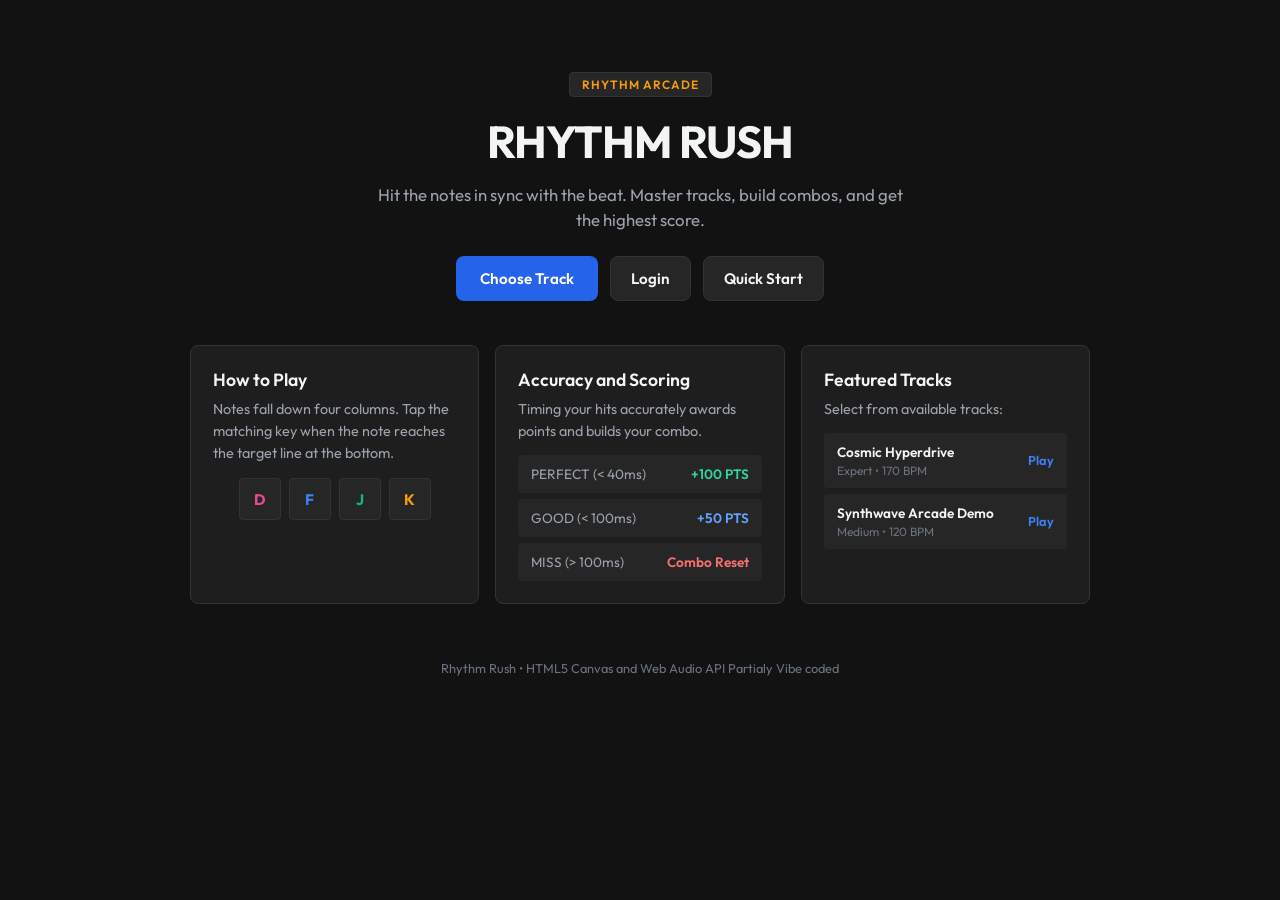
==== index.html @ d9e7ace7 "Game" ====
<!DOCTYPE html>
<html lang="en">

<head>
    <meta charset="UTF-8">
    <meta name="viewport" content="width=device-width, initial-scale=1.0">
    <title>Rhythm Rush</title>
    <meta name="description"
        content="Rhythm Rush — a rhythm game. Hit notes in sync with the beat, build combos, and get high scores.">
    <link rel="preconnect" href="https://fonts.googleapis.com">
    <link rel="preconnect" href="https://fonts.gstatic.com" crossorigin>
    <link href="https://fonts.googleapis.com/css2?family=Outfit:wght@400;500;600;700&display=swap" rel="stylesheet">
    <link rel="stylesheet" href="style.css">
</head>

<body>

    <div class="container">

        <div class="hero">
            <span class="hero-badge">RHYTHM ARCADE</span>
            <h1>RHYTHM RUSH</h1>
            <p>Hit the notes in sync with the beat. Master tracks, build combos, and get the highest score.</p>

            <div class="cta-group">
                <a href="Select.html" class="btn-primary" id="ctaPlay">
                    Choose Track
                </a>

                <a href="Verify.html" class="btn-secondary" id="ctaDashboard">
                    Login
                </a>

                <a href="Game.html?song=demo_song.json" class="btn-secondary" id="ctaQuick">
                    Quick Start
                </a>
            </div>
        </div>

        <div class="grid-section">

            <!-- How to Play Card -->
            <div class="info-card" id="cardControls">
                <h3>How to Play</h3>
                <p>Notes fall down four columns. Tap the matching key when the note reaches the target line at the
                    bottom.</p>

                <div class="keys-display">
                    <div class="key-cap key-d">D</div>
                    <div class="key-cap key-f">F</div>
                    <div class="key-cap key-j">J</div>
                    <div class="key-cap key-k">K</div>
                </div>
            </div>

            <!-- Scoring Card -->
            <div class="info-card" id="cardScoring">
                <h3>Accuracy and Scoring</h3>
                <p>Timing your hits accurately awards points and builds your combo.</p>
                <div class="track-list">
                    <div class="mini-track-item">
                        <span>PERFECT (&lt; 40ms)</span>
                        <span style="color: #34d399; font-weight: 600;">+100 PTS</span>
                    </div>
                    <div class="mini-track-item">
                        <span>GOOD (&lt; 100ms)</span>
                        <span style="color: #60a5fa; font-weight: 600;">+50 PTS</span>
                    </div>
                    <div class="mini-track-item">
                        <span>MISS (&gt; 100ms)</span>
                        <span style="color: #f87171; font-weight: 600;">Combo Reset</span>
                    </div>
                </div>
            </div>

            <!-- Featured Tracks Card -->
            <div class="info-card" id="cardTracks">
                <h3>Featured Tracks</h3>
                <p>Select from available tracks:</p>
                <div class="track-list" id="featuredTracks">
                    <a href="Game.html?song=songs/cosmic_hyperdrive.json" class="mini-track-item">
                        <div>
                            <div class="mini-track-info">Cosmic Hyperdrive</div>
                            <div class="mini-track-meta">Expert &bull; 170 BPM</div>
                        </div>
                        <span class="play-icon">Play</span>
                    </a>
                    <a href="Game.html?song=demo_song.json" class="mini-track-item">
                        <div>
                            <div class="mini-track-info">Synthwave Arcade Demo</div>
                            <div class="mini-track-meta">Medium &bull; 120 BPM</div>
                        </div>
                        <span class="play-icon">Play</span>
                    </a>
                </div>
            </div>

        </div>

        <footer>
            <p>Rhythm Rush &bull; HTML5 Canvas and Web Audio API Partialy Vibe coded</p>
        </footer>

    </div>

</body>

</html>
---- style.css ----
/* ═══════════════════════════════════════════════════════
   RHYTHM RUSH — Clean Dark Theme (Flat & Simple)
   ═══════════════════════════════════════════════════════ */

@import url('https://fonts.googleapis.com/css2?family=Outfit:wght@400;500;600;700&display=swap');

:root {
    --bg: #121212;
    --bg-card: #1e1e1e;
    --bg-card-hover: #262626;
    --border: #333333;
    --border-hover: #444444;
    --text: #f3f4f6;
    --text-secondary: #9ca3af;
    --text-muted: #6b7280;
    --primary: #2563eb;
    --primary-hover: #1d4ed8;
    --accent-blue: #3b82f6;
    --accent-green: #10b981;
    --accent-yellow: #f59e0b;
    --accent-red: #ef4444;
    --accent-pink: #ec4899;
    --radius: 8px;
}

*, *::before, *::after {
    box-sizing: border-box;
    margin: 0;
    padding: 0;
}

body {
    background-color: var(--bg);
    color: var(--text);
    font-family: 'Outfit', -apple-system, BlinkMacSystemFont, 'Segoe UI', Roboto, sans-serif;
    min-height: 100vh;
    display: flex;
    flex-direction: column;
    align-items: center;
    padding: 24px 16px;
}

a {
    color: var(--accent-blue);
    text-decoration: none;
}

a:hover {
    text-decoration: underline;
}

.container {
    width: 100%;
    max-width: 900px;
}

.auth-view {
    width: 100%;
    max-width: 520px;
    margin: auto;
}

.auth-card {
    padding: 36px 30px;
    text-align: center;
    background: var(--bg-card);
    border: 1px solid var(--border);
    border-radius: var(--radius);
}

.auth-card h1 {
    margin: 14px 0 10px;
    font-size: 2rem;
}

.auth-card > p {
    color: var(--text-secondary);
    line-height: 1.5;
}

.auth-form {
    display: grid;
    gap: 12px;
    margin-top: 24px;
    text-align: left;
}

.auth-form label {
    display: grid;
    gap: 5px;
    color: var(--text-secondary);
    font-size: 0.8rem;
}

.auth-form input {
    width: 100%;
    padding: 11px 12px;
    color: var(--text);
    background: #262626;
    border: 1px solid var(--border);
    border-radius: 4px;
    font: inherit;
}

.auth-actions {
    display: flex;
    gap: 10px;
    margin-top: 4px;
}

.auth-actions button {
    flex: 1;
}

/* ── Home Page ── */
.hero {
    text-align: center;
    padding: 48px 20px 32px;
}

.hero-badge {
    display: inline-block;
    padding: 4px 12px;
    background: #262626;
    border: 1px solid var(--border);
    border-radius: 4px;
    font-size: 0.75rem;
    font-weight: 600;
    letter-spacing: 1px;
    color: var(--accent-yellow);
    margin-bottom: 16px;
}

.hero h1 {
    font-size: 2.8rem;
    font-weight: 700;
    color: var(--text);
    letter-spacing: -1px;
    margin-bottom: 12px;
}

.hero p {
    font-size: 1.05rem;
    color: var(--text-secondary);
    max-width: 540px;
    margin: 0 auto 24px;
    line-height: 1.5;
}

.cta-group {
    display: flex;
    gap: 12px;
    justify-content: center;
    flex-wrap: wrap;
}

.btn-primary {
    display: inline-flex;
    align-items: center;
    justify-content: center;
    padding: 12px 24px;
    background: var(--primary);
    color: #ffffff;
    font-weight: 600;
    font-size: 0.95rem;
    border-radius: var(--radius);
    border: none;
    cursor: pointer;
    text-decoration: none;
}

.btn-primary:hover {
    background: var(--primary-hover);
    color: #ffffff;
    text-decoration: none;
}

.btn-secondary {
    display: inline-flex;
    align-items: center;
    justify-content: center;
    padding: 12px 20px;
    background: #262626;
    color: var(--text);
    font-weight: 600;
    font-size: 0.95rem;
    border-radius: var(--radius);
    border: 1px solid var(--border);
    cursor: pointer;
    text-decoration: none;
}

.btn-secondary:hover {
    background: #303030;
    color: #ffffff;
    text-decoration: none;
}

/* ── Grid Section ── */
.grid-section {
    display: grid;
    grid-template-columns: repeat(auto-fit, minmax(260px, 1fr));
    gap: 16px;
    margin-top: 12px;
}

.info-card {
    background: var(--bg-card);
    border: 1px solid var(--border);
    border-radius: var(--radius);
    padding: 22px;
}

.info-card h3 {
    font-size: 1.1rem;
    font-weight: 600;
    margin-bottom: 8px;
    color: var(--text);
}

.info-card p {
    font-size: 0.9rem;
    color: var(--text-secondary);
    line-height: 1.5;
}

.account-card {
    grid-column: 1 / -1;
}

.account-form {
    display: grid;
    grid-template-columns: repeat(2, minmax(0, 1fr));
    gap: 12px;
    margin-top: 14px;
}

.account-form label {
    display: grid;
    gap: 5px;
    color: var(--text-secondary);
    font-size: 0.8rem;
    text-align: left;
}

.account-form input {
    width: 100%;
    padding: 10px 12px;
    color: var(--text);
    background: #262626;
    border: 1px solid var(--border);
    border-radius: 4px;
    font: inherit;
}

.account-actions {
    grid-column: 1 / -1;
    display: flex;
    gap: 10px;
    flex-wrap: wrap;
}

.account-message {
    min-height: 1.3em;
    margin-top: 10px;
    color: var(--accent-yellow) !important;
}

.song-maker-panel {
    display: grid;
    gap: 18px;
    padding: 22px;
    background: var(--bg-card);
    border: 1px solid var(--border);
    border-radius: var(--radius);
}

.song-maker-fields {
    display: grid;
    grid-template-columns: repeat(4, minmax(0, 1fr));
    gap: 12px;
}

.song-maker-fields label {
    display: grid;
    gap: 5px;
    color: var(--text-secondary);
    font-size: 0.8rem;
}

.song-maker-fields input,
.song-maker-fields select,
.chart-output {
    width: 100%;
    padding: 10px 12px;
    color: var(--text);
    background: #262626;
    border: 1px solid var(--border);
    border-radius: 4px;
    font: inherit;
}

.audio-upload {
    display: grid;
    gap: 6px;
    color: var(--text-secondary);
    font-size: 0.85rem;
}

.audio-upload input {
    color: var(--text);
}

.maker-lanes {
    display: grid;
    grid-template-columns: repeat(4, 1fr);
    gap: 10px;
}

.maker-lane {
    min-height: 58px;
    border: 1px solid var(--border);
    border-radius: 4px;
    background: #262626;
    font: inherit;
    font-size: 1.2rem;
    font-weight: 700;
    cursor: pointer;
}

.maker-lane:hover { background: #303030; }

.maker-actions {
    display: flex;
    gap: 10px;
    flex-wrap: wrap;
}

.maker-notes {
    display: grid;
    gap: 6px;
    max-height: 220px;
    overflow: auto;
    list-style: none;
}

.maker-notes li {
    display: flex;
    justify-content: space-between;
    align-items: center;
    padding: 8px 10px;
    background: #262626;
    border-radius: 4px;
    color: var(--text-secondary);
}

.maker-notes button {
    padding: 4px 8px;
    color: var(--text-secondary);
    background: transparent;
    border: 1px solid var(--border);
    border-radius: 4px;
    cursor: pointer;
}

.chart-output {
    min-height: 180px;
    resize: vertical;
    font-family: Consolas, monospace;
    font-size: 0.8rem;
}

/* Key display */
.keys-display {
    display: flex;
    gap: 8px;
    margin-top: 14px;
    justify-content: center;
}

.key-cap {
    width: 42px;
    height: 42px;
    display: flex;
    align-items: center;
    justify-content: center;
    border-radius: 4px;
    font-weight: 700;
    font-size: 0.95rem;
    border: 1px solid var(--border);
    background: #262626;
}

.key-d { color: var(--accent-pink); }
.key-f { color: var(--accent-blue); }
.key-j { color: var(--accent-green); }
.key-k { color: var(--accent-yellow); }

/* Track list */
.track-list {
    display: flex;
    flex-direction: column;
    gap: 6px;
    margin-top: 12px;
}

.mini-track-item {
    display: flex;
    justify-content: space-between;
    align-items: center;
    padding: 9px 12px;
    background: #262626;
    border-radius: 4px;
    font-size: 0.85rem;
    color: var(--text-secondary);
    text-decoration: none;
    border: 1px solid transparent;
}

.mini-track-item:hover {
    background: #2e2e2e;
    border-color: var(--border);
    text-decoration: none;
}

.mini-track-info {
    font-weight: 600;
    color: var(--text);
}

.mini-track-meta {
    font-size: 0.75rem;
    color: var(--text-muted);
    margin-top: 2px;
}

.play-icon {
    color: var(--accent-blue);
    font-weight: 600;
    font-size: 0.8rem;
}

/* ── Select Page ── */
.header {
    width: 100%;
    margin-bottom: 20px;
    display: flex;
    justify-content: space-between;
    align-items: center;
    padding-bottom: 16px;
    border-bottom: 1px solid var(--border);
}

.header h1 {
    font-size: 1.6rem;
    font-weight: 700;
}

.quick-select-bar {
    background: var(--bg-card);
    border: 1px solid var(--border);
    border-radius: var(--radius);
    padding: 14px 16px;
    display: flex;
    gap: 12px;
    align-items: center;
    margin-bottom: 16px;
}

.quick-select-bar label {
    font-weight: 600;
    white-space: nowrap;
    color: var(--text-secondary);
    font-size: 0.9rem;
}

.quick-select-bar select {
    flex: 1;
    padding: 8px 12px;
    border-radius: 4px;
    background: #262626;
    color: var(--text);
    border: 1px solid var(--border);
    font-family: inherit;
    font-size: 0.9rem;
    outline: none;
}

.section-bar {
    display: flex;
    align-items: center;
    justify-content: space-between;
    margin-bottom: 14px;
}

.section-bar span {
    font-weight: 600;
    font-size: 1rem;
}

.upload-label {
    background: #262626;
    color: var(--text-secondary);
    padding: 6px 14px;
    border-radius: 4px;
    cursor: pointer;
    font-size: 0.85rem;
    font-weight: 500;
    border: 1px solid var(--border);
}

.upload-label:hover {
    background: #303030;
    color: var(--text);
}

.song-list {
    display: flex;
    flex-direction: column;
    gap: 10px;
    width: 100%;
}

.song-item {
    background: var(--bg-card);
    border: 1px solid var(--border);
    border-radius: var(--radius);
    padding: 16px 18px;
    display: flex;
    justify-content: space-between;
    align-items: center;
}

.song-item:hover {
    background: var(--bg-card-hover);
    border-color: var(--border-hover);
}

.song-title {
    font-size: 1.1rem;
    font-weight: 600;
    color: var(--text);
    margin-bottom: 4px;
}

.song-details {
    font-size: 0.85rem;
    color: var(--text-secondary);
    display: flex;
    align-items: center;
    gap: 8px;
    flex-wrap: wrap;
}

.badge {
    display: inline-block;
    padding: 2px 8px;
    border-radius: 4px;
    font-size: 0.75rem;
    font-weight: 600;
    text-transform: uppercase;
}

.badge-easy   { background: #134e48; color: #34d399; }
.badge-medium { background: #78350f; color: #fbbf24; }
.badge-hard   { background: #1e3a8a; color: #60a5fa; }
.badge-expert { background: #7f1d1d; color: #f87171; }

.play-btn {
    background: var(--primary);
    color: #ffffff;
    border: none;
    padding: 8px 18px;
    font-size: 0.9rem;
    font-weight: 600;
    border-radius: 4px;
    cursor: pointer;
    white-space: nowrap;
}

.play-btn:hover {
    background: var(--primary-hover);
}

/* ── Game Page ── */
.game-wrapper {
    width: 100%;
    max-width: 500px;
    display: flex;
    flex-direction: column;
    align-items: center;
    gap: 14px;
}

#gamePlayContainer {
    width: 100%;
    flex-direction: column;
    align-items: center;
    gap: 14px;
}

.online-panel {
    width: 100%;
}

.online-lobby {
    width: 100%;
    margin-top: 14px;
    padding: 32px 20px;
    text-align: center;
    background: var(--bg-card);
    border: 1px solid var(--border);
    border-radius: var(--radius);
}

.online-lobby h1,
.online-lobby h2 {
    margin-bottom: 8px;
}

.online-lobby p {
    color: var(--text-secondary);
    margin-bottom: 18px;
}

.online-actions {
    display: flex;
    gap: 10px;
    justify-content: center;
    flex-wrap: wrap;
}

.online-actions input {
    width: 120px;
    padding: 12px;
    color: var(--text);
    background: #262626;
    border: 1px solid var(--border);
    border-radius: var(--radius);
    font: inherit;
    text-align: center;
}

.room-code {
    display: block;
    color: var(--accent-yellow);
    font-size: 2.5rem;
    letter-spacing: 6px;
    margin: 12px 0 20px;
}

.leaderboard-list {
    list-style: none;
    display: flex;
    flex-direction: column;
    gap: 8px;
    margin-top: 14px;
}

.leaderboard-list li {
    display: flex;
    justify-content: space-between;
    padding: 9px 12px;
    background: #262626;
    border-radius: 4px;
    color: var(--text-secondary);
}

.leaderboard-list strong {
    color: var(--accent-yellow);
}

.leaderboard-empty {
    justify-content: center !important;
    color: var(--text-muted) !important;
}

.live-leaderboard {
    width: 100%;
    padding: 12px;
    background: var(--bg-card);
    border: 1px solid var(--border);
    border-radius: var(--radius);
}

.live-leaderboard-header {
    display: flex;
    justify-content: space-between;
    align-items: baseline;
    margin-bottom: 8px;
}

.live-leaderboard-header h2 {
    font-size: 0.85rem;
    text-transform: uppercase;
    letter-spacing: 1px;
}

.live-leaderboard-header span {
    color: var(--text-muted);
    font-size: 0.75rem;
}

.live-leaderboard-list {
    display: grid;
    gap: 6px;
    list-style: none;
}

.live-player {
    display: grid;
    grid-template-columns: 22px minmax(80px, 1fr) minmax(88px, auto) 72px;
    align-items: center;
    gap: 8px;
    min-height: 32px;
    padding: 5px 8px;
    background: #262626;
    border-radius: 4px;
    font-size: 0.8rem;
}

.live-player.you { border-left: 3px solid var(--accent-blue); }
.live-player.opponent { border-left: 3px solid var(--accent-pink); }
.live-rank,
.live-player-combo { color: var(--text-muted); }
.live-player strong {
    color: var(--text);
    font-variant-numeric: tabular-nums;
    text-align: right;
}

.sr-only {
    position: absolute;
    width: 1px;
    height: 1px;
    padding: 0;
    margin: -1px;
    overflow: hidden;
    clip: rect(0, 0, 0, 0);
    white-space: nowrap;
    border: 0;
}

.game-header {
    width: 100%;
    display: grid;
    grid-template-columns: minmax(0, 1fr) minmax(120px, 1.4fr) minmax(0, 1fr);
    gap: 10px;
    align-items: center;
    background: var(--bg-card);
    padding: 10px 16px;
    border-radius: var(--radius);
    border: 1px solid var(--border);
}

.nav-group {
    display: flex;
    align-items: center;
    gap: 8px;
    min-width: 0;
}

.nav-link {
    font-size: 0.85rem;
    font-weight: 500;
    color: var(--text-secondary);
}

.nav-link:hover {
    color: var(--text);
}

.nav-link.accent {
    color: var(--accent-blue);
}

.divider {
    color: var(--text-muted);
    font-size: 0.7rem;
}

.song-info {
    text-align: center;
    min-width: 0;
}

.song-info .song-title,
.song-info .song-artist,
.game-header > div:nth-child(2) {
    overflow: hidden;
    text-overflow: ellipsis;
    white-space: nowrap;
}

.song-info .song-title {
    font-size: 0.95rem;
    font-weight: 600;
    margin-bottom: 0;
}

.song-artist {
    font-size: 0.75rem;
    color: var(--text-muted);
}

.high-score-badge {
    font-size: 0.8rem;
    font-weight: 500;
    color: var(--accent-yellow);
    background: #262626;
    padding: 4px 10px;
    border-radius: 4px;
    border: 1px solid var(--border);
}

/* Score Board */
.score-board {
    width: 100%;
    display: grid;
    grid-template-columns: repeat(4, minmax(0, 1fr));
    background: var(--bg-card);
    padding: 12px 10px;
    border-radius: var(--radius);
    border: 1px solid var(--border);
}

.score-item {
    min-width: 0;
    display: flex;
    flex-direction: column;
    align-items: center;
    gap: 2px;
}

.score-item .label {
    font-size: 0.65rem;
    font-weight: 600;
    letter-spacing: 1px;
    color: var(--text-muted);
    text-transform: uppercase;
}

.score-item .value {
    font-size: 1.3rem;
    font-weight: 700;
    min-width: 6ch;
    text-align: center;
    font-variant-numeric: tabular-nums;
    white-space: nowrap;
}

.score-item .label {
    white-space: nowrap;
}

#comboText {
    color: var(--accent-yellow);
}

/* Canvas */
.canvas-wrapper {
    position: relative;
}

canvas#gameCanvas {
    background: #181818;
    border-radius: var(--radius);
    border: 1px solid var(--border);
    display: block;
    width: 500px;
    height: 600px;
}

/* Controls Action */
.controls-action {
    display: flex;
    gap: 10px;
    width: 100%;
}

#btn {
    flex: 1;
    display: inline-flex;
    align-items: center;
    justify-content: center;
    padding: 12px 20px;
    font-size: 0.95rem;
    font-weight: 600;
    font-family: inherit;
    background: var(--primary);
    color: #ffffff;
    border: none;
    border-radius: var(--radius);
    cursor: pointer;
}

#btn:hover {
    background: var(--primary-hover);
}

/* ── Results Overlay ── */
.results-overlay {
    position: fixed;
    inset: 0;
    background: rgba(0, 0, 0, 0.75);
    display: flex;
    align-items: center;
    justify-content: center;
    z-index: 100;
    opacity: 0;
    pointer-events: none;
}

.results-overlay.visible {
    opacity: 1;
    pointer-events: all;
}

.results-card {
    background: var(--bg-card);
    border: 1px solid var(--border);
    border-radius: var(--radius);
    padding: 32px;
    text-align: center;
    min-width: 320px;
}

.results-card h2 {
    font-size: 1.1rem;
    font-weight: 600;
    color: var(--text-secondary);
    margin-bottom: 6px;
    text-transform: uppercase;
    letter-spacing: 1px;
}

.result-grade {
    font-size: 3.5rem;
    font-weight: 800;
    line-height: 1;
    margin-bottom: 20px;
}

.results-stats {
    display: grid;
    grid-template-columns: 1fr 1fr;
    gap: 10px;
    margin-bottom: 24px;
}

.stat-box {
    background: #262626;
    border: 1px solid var(--border);
    border-radius: 4px;
    padding: 10px;
}

.stat-box .stat-label {
    font-size: 0.7rem;
    font-weight: 600;
    letter-spacing: 0.5px;
    color: var(--text-muted);
    text-transform: uppercase;
    margin-bottom: 2px;
}

.stat-box .stat-value {
    font-size: 1.2rem;
    font-weight: 700;
}

.stat-box .stat-value.perfects  { color: var(--accent-green); }
.stat-box .stat-value.goods     { color: var(--accent-blue); }
.stat-box .stat-value.misses    { color: var(--accent-red); }
.stat-box .stat-value.accuracy  { color: var(--text); }
.stat-box .stat-value.combo-val { color: var(--accent-yellow); }
.stat-box .stat-value.score-val { color: var(--text); }

.results-actions {
    display: flex;
    gap: 10px;
    justify-content: center;
}

.results-actions .btn-primary,
.results-actions .btn-secondary {
    padding: 10px 20px;
    font-size: 0.9rem;
}

/* ── Footer ── */
footer {
    margin-top: 40px;
    padding: 16px;
    text-align: center;
}

footer p {
    font-size: 0.8rem;
    color: var(--text-muted);
}

/* ── Multiplayer Styles ── */
.lobby-box {
    background: var(--bg-card);
    border: 1px solid var(--border);
    border-radius: var(--radius);
    padding: 24px;
    width: 100%;
    max-width: 500px;
    text-align: center;
    margin-bottom: 20px;
}

.lobby-box h2 {
    font-size: 1.3rem;
    font-weight: 600;
    margin-bottom: 12px;
}

.lobby-box p {
    font-size: 0.9rem;
    color: var(--text-secondary);
    margin-bottom: 20px;
}

.lobby-actions {
    display: flex;
    flex-direction: column;
    gap: 16px;
    align-items: center;
}

.room-input-group {
    display: flex;
    gap: 8px;
    width: 100%;
    max-width: 320px;
}

.room-input {
    flex: 1;
    padding: 10px 14px;
    background: #262626;
    border: 1px solid var(--border);
    border-radius: var(--radius);
    color: var(--text);
    font-size: 1rem;
    text-align: center;
    letter-spacing: 2px;
    outline: none;
}

.room-code-display {
    background: #262626;
    border: 1px dashed var(--accent-yellow);
    border-radius: var(--radius);
    padding: 16px;
    margin: 16px 0;
    font-size: 1.6rem;
    font-weight: 700;
    letter-spacing: 4px;
    color: var(--accent-yellow);
}

.status-indicator {
    display: inline-block;
    padding: 6px 14px;
    background: #262626;
    border: 1px solid var(--border);
    border-radius: 4px;
    font-size: 0.85rem;
    color: var(--text-secondary);
    margin-top: 12px;
}

.online-scoreboard {
    width: 100%;
    display: grid;
    grid-template-columns: 1fr 1fr;
    gap: 12px;
    margin-bottom: 12px;
}

.player-panel {
    background: var(--bg-card);
    border: 1px solid var(--border);
    border-radius: var(--radius);
    padding: 12px 16px;
    display: flex;
    flex-direction: column;
    align-items: center;
    gap: 4px;
}

.player-panel.you {
    border-color: var(--accent-blue);
}

.player-panel.opponent {
    border-color: var(--accent-pink);
}

.player-label {
    font-size: 0.75rem;
    font-weight: 600;
    letter-spacing: 1px;
    text-transform: uppercase;
}

.player-label.you-label { color: var(--accent-blue); }
.player-label.opp-label { color: var(--accent-pink); }

.player-score {
    font-size: 1.4rem;
    font-weight: 700;
    color: var(--text);
}

.player-meta {
    font-size: 0.8rem;
    color: var(--text-secondary);
}

@media (max-width: 600px) {
    body { padding: 12px 8px; }
    .hero h1 { font-size: 2.2rem; }
    .cta-group { flex-direction: column; }
    .grid-section { grid-template-columns: 1fr; }
    .quick-select-bar { flex-direction: column; }
    .song-item { flex-direction: column; gap: 10px; align-items: flex-start; }
    .online-scoreboard { grid-template-columns: 1fr; }
    .account-form { grid-template-columns: 1fr; }
    .song-maker-fields { grid-template-columns: 1fr 1fr; }
}
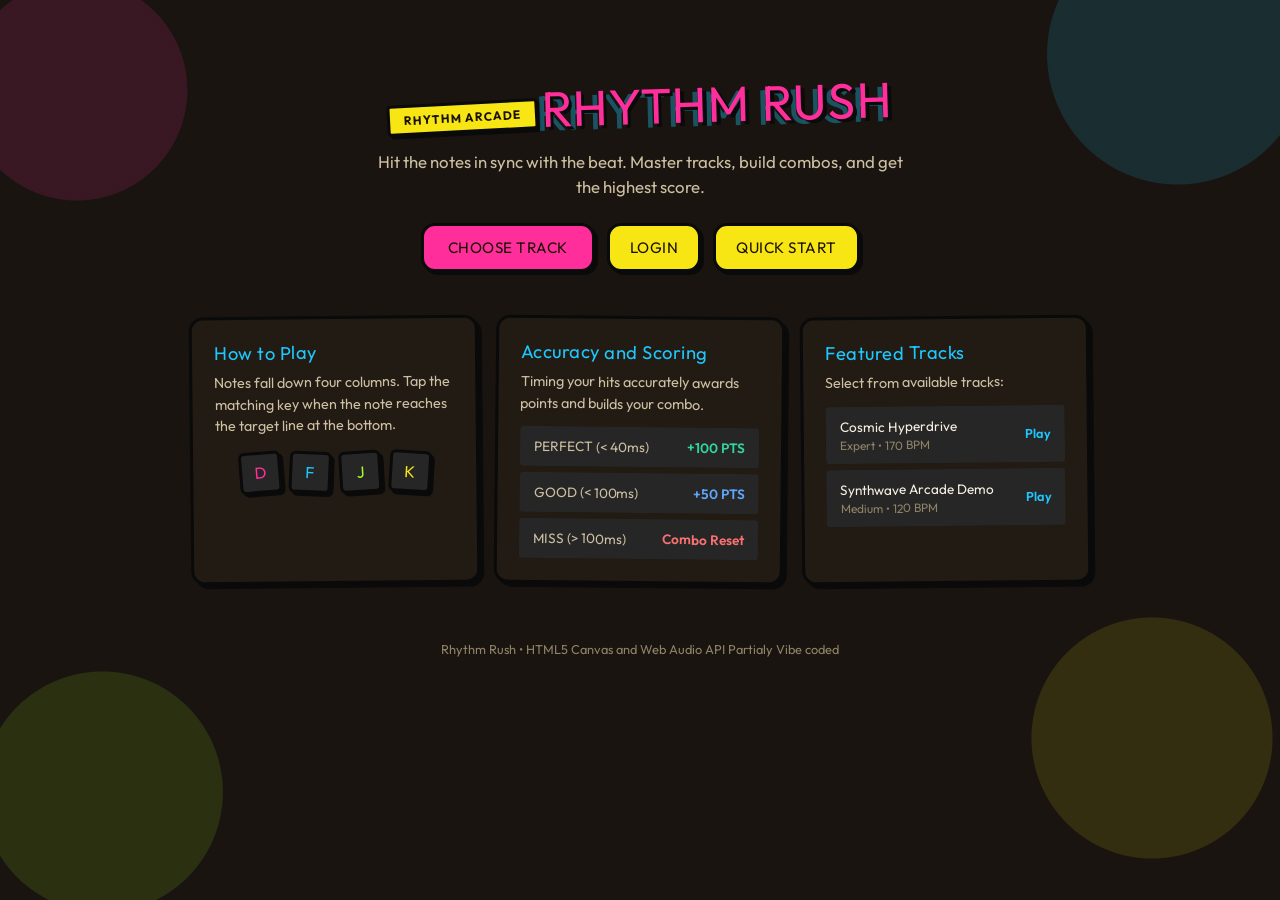
==== commit f1f3c8c1: "REvamp" ====
--- a/index.html
+++ b/index.html
@@ -9,7 +9,7 @@
         content="Rhythm Rush — a rhythm game. Hit notes in sync with the beat, build combos, and get high scores.">
     <link rel="preconnect" href="https://fonts.googleapis.com">
     <link rel="preconnect" href="https://fonts.gstatic.com" crossorigin>
-    <link href="https://fonts.googleapis.com/css2?family=Outfit:wght@400;500;600;700&display=swap" rel="stylesheet">
+    <link href="https://fonts.googleapis.com/css2?family=Outfit:wght@400;500;600;700&amp;display=swap" rel="stylesheet">
     <link rel="stylesheet" href="style.css">
 </head>
 
--- a/style.css
+++ b/style.css
@@ -1,26 +1,29 @@
 /* ═══════════════════════════════════════════════════════
-   RHYTHM RUSH — Clean Dark Theme (Flat & Simple)
+   RHYTHM RUSH — Back Alley Theme (Graffiti / Street Art)
    ═══════════════════════════════════════════════════════ */
 
-@import url('https://fonts.googleapis.com/css2?family=Outfit:wght@400;500;600;700&display=swap');
+@import url('https://fonts.googleapis.com/css2?family=Permanent+Marker&family=Outfit:wght@400;500;600;700&display=swap');
 
 :root {
-    --bg: #121212;
-    --bg-card: #1e1e1e;
-    --bg-card-hover: #262626;
-    --border: #333333;
-    --border-hover: #444444;
-    --text: #f3f4f6;
-    --text-secondary: #9ca3af;
-    --text-muted: #6b7280;
-    --primary: #2563eb;
-    --primary-hover: #1d4ed8;
-    --accent-blue: #3b82f6;
-    --accent-green: #10b981;
-    --accent-yellow: #f59e0b;
-    --accent-red: #ef4444;
-    --accent-pink: #ec4899;
-    --radius: 8px;
+    --bg: #19140f;
+    --bg-card: #221b14;
+    --bg-card-hover: #2b2118;
+    --border: #0a0a0a;
+    --border-hover: #000000;
+    --text: #f6f0e2;
+    --text-secondary: #cdbfa2;
+    --text-muted: #8f8267;
+    --primary: #ff2e9a;
+    --primary-hover: #d61f80;
+    --accent-blue: #1ec8ff;
+    --accent-green: #a6ff1f;
+    --accent-yellow: #f7e614;
+    --accent-red: #ff3b3b;
+    --accent-pink: #ff2e9a;
+    --radius: 14px;
+    --tag-font: 'Permanent Marker', 'Outfit', cursive;
+    --pop: 4px 4px 0 var(--border);
+    --pop-sm: 3px 3px 0 var(--border);
 }
 
 *, *::before, *::after {
@@ -29,15 +32,38 @@
     padding: 0;
 }
 
+html {
+    height: 100%;
+}
+
 body {
     background-color: var(--bg);
+    background-image:
+        radial-gradient(circle at 6% 10%, rgba(255, 46, 154, 0.14) 0 110px, transparent 111px),
+        radial-gradient(circle at 92% 6%, rgba(30, 200, 255, 0.14) 0 130px, transparent 131px),
+        radial-gradient(circle at 90% 82%, rgba(247, 230, 20, 0.12) 0 120px, transparent 121px),
+        radial-gradient(circle at 8% 88%, rgba(166, 255, 31, 0.12) 0 120px, transparent 121px);
+    background-repeat: no-repeat;
+    background-attachment: fixed;
     color: var(--text);
     font-family: 'Outfit', -apple-system, BlinkMacSystemFont, 'Segoe UI', Roboto, sans-serif;
     min-height: 100vh;
+    min-height: 100dvh;
     display: flex;
     flex-direction: column;
     align-items: center;
     padding: 24px 16px;
+    overflow-x: hidden;
+}
+
+/* Game pages (Game.html / OnlineGame.html) size to the viewport instead of
+   growing taller than it, so the page never needs to scroll during play. */
+body.game-page {
+    height: 100dvh;
+    max-height: 100dvh;
+    overflow: hidden;
+    padding: 14px 16px;
+    justify-content: flex-start;
 }
 
 a {
@@ -64,13 +90,18 @@
     padding: 36px 30px;
     text-align: center;
     background: var(--bg-card);
-    border: 1px solid var(--border);
-    border-radius: var(--radius);
+    border: 3px solid var(--border);
+    border-radius: var(--radius);
+    box-shadow: var(--pop);
 }
 
 .auth-card h1 {
     margin: 14px 0 10px;
     font-size: 2rem;
+    font-family: var(--tag-font);
+    color: var(--accent-yellow);
+    text-shadow: 2px 2px 0 var(--border);
+    letter-spacing: 1px;
 }
 
 .auth-card > p {
@@ -97,9 +128,14 @@
     padding: 11px 12px;
     color: var(--text);
     background: #262626;
-    border: 1px solid var(--border);
-    border-radius: 4px;
+    border: 3px solid var(--border);
+    border-radius: 6px;
     font: inherit;
+}
+
+.auth-form input:focus {
+    outline: none;
+    border-color: var(--accent-pink);
 }
 
 .auth-actions {
@@ -120,22 +156,30 @@
 
 .hero-badge {
     display: inline-block;
-    padding: 4px 12px;
-    background: #262626;
-    border: 1px solid var(--border);
+    padding: 5px 14px;
+    background: var(--accent-yellow);
+    border: 3px solid var(--border);
     border-radius: 4px;
     font-size: 0.75rem;
-    font-weight: 600;
+    font-weight: 700;
     letter-spacing: 1px;
-    color: var(--accent-yellow);
+    color: #1a1305;
     margin-bottom: 16px;
+    transform: rotate(-3deg);
+    box-shadow: var(--pop-sm);
 }
 
 .hero h1 {
-    font-size: 2.8rem;
-    font-weight: 700;
-    color: var(--text);
-    letter-spacing: -1px;
+    display: inline-block;
+    font-family: var(--tag-font);
+    font-size: 3.1rem;
+    font-weight: 400;
+    color: var(--accent-pink);
+    text-shadow:
+        3px 3px 0 var(--border),
+        -6px 4px 0 rgba(30, 200, 255, 0.35);
+    letter-spacing: 1px;
+    transform: rotate(-1.5deg);
     margin-bottom: 12px;
 }
 
@@ -160,19 +204,26 @@
     justify-content: center;
     padding: 12px 24px;
     background: var(--primary);
-    color: #ffffff;
-    font-weight: 600;
+    color: #1a1305;
+    font-family: var(--tag-font);
+    font-weight: 400;
     font-size: 0.95rem;
-    border-radius: var(--radius);
-    border: none;
+    letter-spacing: 0.5px;
+    text-transform: uppercase;
+    border-radius: var(--radius);
+    border: 3px solid var(--border);
+    box-shadow: var(--pop-sm);
     cursor: pointer;
     text-decoration: none;
+    transition: transform 0.1s ease, box-shadow 0.1s ease;
 }
 
 .btn-primary:hover {
     background: var(--primary-hover);
-    color: #ffffff;
+    color: #1a1305;
     text-decoration: none;
+    transform: translate(2px, 2px);
+    box-shadow: 1px 1px 0 var(--border);
 }
 
 .btn-secondary {
@@ -180,20 +231,27 @@
     align-items: center;
     justify-content: center;
     padding: 12px 20px;
-    background: #262626;
-    color: var(--text);
-    font-weight: 600;
+    background: var(--accent-yellow);
+    color: #1a1305;
+    font-family: var(--tag-font);
+    font-weight: 400;
     font-size: 0.95rem;
-    border-radius: var(--radius);
-    border: 1px solid var(--border);
+    letter-spacing: 0.5px;
+    text-transform: uppercase;
+    border-radius: var(--radius);
+    border: 3px solid var(--border);
+    box-shadow: var(--pop-sm);
     cursor: pointer;
     text-decoration: none;
+    transition: transform 0.1s ease, box-shadow 0.1s ease;
 }
 
 .btn-secondary:hover {
-    background: #303030;
-    color: #ffffff;
+    background: #fff04d;
+    color: #1a1305;
     text-decoration: none;
+    transform: translate(2px, 2px);
+    box-shadow: 1px 1px 0 var(--border);
 }
 
 /* ── Grid Section ── */
@@ -206,16 +264,22 @@
 
 .info-card {
     background: var(--bg-card);
-    border: 1px solid var(--border);
+    border: 3px solid var(--border);
     border-radius: var(--radius);
     padding: 22px;
-}
+    box-shadow: var(--pop);
+}
+
+.info-card:nth-of-type(odd) { transform: rotate(-0.6deg); }
+.info-card:nth-of-type(even) { transform: rotate(0.6deg); }
 
 .info-card h3 {
-    font-size: 1.1rem;
-    font-weight: 600;
+    font-family: var(--tag-font);
+    font-size: 1.15rem;
+    font-weight: 400;
+    letter-spacing: 0.5px;
     margin-bottom: 8px;
-    color: var(--text);
+    color: var(--accent-blue);
 }
 
 .info-card p {
@@ -226,6 +290,7 @@
 
 .account-card {
     grid-column: 1 / -1;
+    transform: none !important;
 }
 
 .account-form {
@@ -248,9 +313,14 @@
     padding: 10px 12px;
     color: var(--text);
     background: #262626;
-    border: 1px solid var(--border);
-    border-radius: 4px;
+    border: 3px solid var(--border);
+    border-radius: 6px;
     font: inherit;
+}
+
+.account-form input:focus {
+    outline: none;
+    border-color: var(--accent-green);
 }
 
 .account-actions {
@@ -271,8 +341,9 @@
     gap: 18px;
     padding: 22px;
     background: var(--bg-card);
-    border: 1px solid var(--border);
-    border-radius: var(--radius);
+    border: 3px solid var(--border);
+    border-radius: var(--radius);
+    box-shadow: var(--pop);
 }
 
 .song-maker-fields {
@@ -295,7 +366,7 @@
     padding: 10px 12px;
     color: var(--text);
     background: #262626;
-    border: 1px solid var(--border);
+    border: 3px solid var(--border);
     border-radius: 4px;
     font: inherit;
 }
@@ -319,16 +390,22 @@
 
 .maker-lane {
     min-height: 58px;
-    border: 1px solid var(--border);
-    border-radius: 4px;
-    background: #262626;
-    font: inherit;
+    border: 3px solid var(--border);
+    border-radius: 6px;
+    background: #262626;
+    font-family: var(--tag-font);
     font-size: 1.2rem;
-    font-weight: 700;
+    font-weight: 400;
     cursor: pointer;
-}
-
-.maker-lane:hover { background: #303030; }
+    box-shadow: var(--pop-sm);
+    transition: transform 0.1s ease, box-shadow 0.1s ease;
+}
+
+.maker-lane:hover {
+    background: #303030;
+    transform: translate(2px, 2px);
+    box-shadow: 1px 1px 0 var(--border);
+}
 
 .maker-actions {
     display: flex;
@@ -358,7 +435,7 @@
     padding: 4px 8px;
     color: var(--text-secondary);
     background: transparent;
-    border: 1px solid var(--border);
+    border: 3px solid var(--border);
     border-radius: 4px;
     cursor: pointer;
 }
@@ -384,17 +461,19 @@
     display: flex;
     align-items: center;
     justify-content: center;
-    border-radius: 4px;
-    font-weight: 700;
-    font-size: 0.95rem;
-    border: 1px solid var(--border);
-    background: #262626;
-}
-
-.key-d { color: var(--accent-pink); }
-.key-f { color: var(--accent-blue); }
-.key-j { color: var(--accent-green); }
-.key-k { color: var(--accent-yellow); }
+    border-radius: 6px;
+    font-family: var(--tag-font);
+    font-weight: 400;
+    font-size: 1rem;
+    border: 3px solid var(--border);
+    background: #262626;
+    box-shadow: var(--pop-sm);
+}
+
+.key-d { color: var(--accent-pink); transform: rotate(-4deg); }
+.key-f { color: var(--accent-blue); transform: rotate(3deg); }
+.key-j { color: var(--accent-green); transform: rotate(-3deg); }
+.key-k { color: var(--accent-yellow); transform: rotate(4deg); }
 
 /* Track list */
 .track-list {
@@ -414,7 +493,7 @@
     font-size: 0.85rem;
     color: var(--text-secondary);
     text-decoration: none;
-    border: 1px solid transparent;
+    border: 2px solid transparent;
 }
 
 .mini-track-item:hover {
@@ -424,7 +503,8 @@
 }
 
 .mini-track-info {
-    font-weight: 600;
+    font-family: var(--tag-font);
+    font-weight: 400;
     color: var(--text);
 }
 
@@ -452,19 +532,23 @@
 }
 
 .header h1 {
-    font-size: 1.6rem;
-    font-weight: 700;
+    font-family: var(--tag-font);
+    font-size: 1.8rem;
+    font-weight: 400;
+    color: var(--accent-yellow);
+    text-shadow: 2px 2px 0 var(--border);
 }
 
 .quick-select-bar {
     background: var(--bg-card);
-    border: 1px solid var(--border);
+    border: 3px solid var(--border);
     border-radius: var(--radius);
     padding: 14px 16px;
     display: flex;
     gap: 12px;
     align-items: center;
     margin-bottom: 16px;
+    box-shadow: var(--pop-sm);
 }
 
 .quick-select-bar label {
@@ -480,7 +564,7 @@
     border-radius: 4px;
     background: #262626;
     color: var(--text);
-    border: 1px solid var(--border);
+    border: 3px solid var(--border);
     font-family: inherit;
     font-size: 0.9rem;
     outline: none;
@@ -506,7 +590,7 @@
     cursor: pointer;
     font-size: 0.85rem;
     font-weight: 500;
-    border: 1px solid var(--border);
+    border: 3px solid var(--border);
 }
 
 .upload-label:hover {
@@ -523,23 +607,27 @@
 
 .song-item {
     background: var(--bg-card);
-    border: 1px solid var(--border);
+    border: 3px solid var(--border);
     border-radius: var(--radius);
     padding: 16px 18px;
     display: flex;
     justify-content: space-between;
     align-items: center;
+    box-shadow: var(--pop-sm);
 }
 
 .song-item:hover {
     background: var(--bg-card-hover);
     border-color: var(--border-hover);
+    transform: translate(2px, 2px);
+    box-shadow: 1px 1px 0 var(--border);
 }
 
 .song-title {
+    font-family: var(--tag-font);
     font-size: 1.1rem;
-    font-weight: 600;
-    color: var(--text);
+    font-weight: 400;
+    color: var(--accent-blue);
     margin-bottom: 4px;
 }
 
@@ -554,49 +642,88 @@
 
 .badge {
     display: inline-block;
-    padding: 2px 8px;
+    padding: 2px 9px;
+    border: 2px solid var(--border);
     border-radius: 4px;
     font-size: 0.75rem;
-    font-weight: 600;
+    font-weight: 700;
     text-transform: uppercase;
-}
-
-.badge-easy   { background: #134e48; color: #34d399; }
-.badge-medium { background: #78350f; color: #fbbf24; }
-.badge-hard   { background: #1e3a8a; color: #60a5fa; }
-.badge-expert { background: #7f1d1d; color: #f87171; }
+    transform: rotate(-2deg);
+}
+
+.badge-easy   { background: var(--accent-green);  color: #10230a; }
+.badge-medium { background: var(--accent-yellow); color: #1a1305; }
+.badge-hard   { background: var(--accent-blue);   color: #04202b; }
+.badge-expert { background: var(--accent-pink);   color: #2a0a1b; }
 
 .play-btn {
     background: var(--primary);
-    color: #ffffff;
-    border: none;
+    color: #1a1305;
+    border: 2px solid var(--border);
     padding: 8px 18px;
+    font-family: var(--tag-font);
     font-size: 0.9rem;
-    font-weight: 600;
-    border-radius: 4px;
+    font-weight: 400;
+    text-transform: uppercase;
+    border-radius: 6px;
+    box-shadow: var(--pop-sm);
     cursor: pointer;
     white-space: nowrap;
+    transition: transform 0.1s ease, box-shadow 0.1s ease;
 }
 
 .play-btn:hover {
     background: var(--primary-hover);
+    transform: translate(2px, 2px);
+    box-shadow: 1px 1px 0 var(--border);
 }
 
 /* ── Game Page ── */
 .game-wrapper {
     width: 100%;
     max-width: 500px;
+    height: 100%;
+    min-height: 0;
     display: flex;
     flex-direction: column;
     align-items: center;
-    gap: 14px;
+    gap: 10px;
 }
 
 #gamePlayContainer {
     width: 100%;
+    min-height: 0;
+    flex: 1;
     flex-direction: column;
     align-items: center;
-    gap: 14px;
+    gap: 10px;
+}
+
+.keybind-picker {
+    width: 100%;
+    display: flex;
+    align-items: center;
+    justify-content: center;
+    gap: 10px;
+    padding: 8px 14px;
+    background: var(--bg-card);
+    border: 3px solid var(--border);
+    border-radius: var(--radius);
+    box-shadow: var(--pop-sm);
+    font-size: 0.85rem;
+    color: var(--text-secondary);
+    flex-shrink: 0;
+}
+
+.keybind-picker select {
+    padding: 6px 10px;
+    border-radius: 4px;
+    background: #262626;
+    color: var(--text);
+    border: 3px solid var(--border);
+    font-family: inherit;
+    font-size: 0.85rem;
+    outline: none;
 }
 
 .online-panel {
@@ -609,8 +736,17 @@
     padding: 32px 20px;
     text-align: center;
     background: var(--bg-card);
-    border: 1px solid var(--border);
-    border-radius: var(--radius);
+    border: 3px solid var(--border);
+    border-radius: var(--radius);
+    box-shadow: var(--pop);
+}
+
+.online-lobby h1,
+.online-lobby h2 {
+    font-family: var(--tag-font);
+    font-weight: 400;
+    color: var(--accent-yellow);
+    text-shadow: 2px 2px 0 var(--border);
 }
 
 .online-lobby h1,
@@ -635,7 +771,7 @@
     padding: 12px;
     color: var(--text);
     background: #262626;
-    border: 1px solid var(--border);
+    border: 3px solid var(--border);
     border-radius: var(--radius);
     font: inherit;
     text-align: center;
@@ -643,10 +779,13 @@
 
 .room-code {
     display: block;
+    font-family: var(--tag-font);
     color: var(--accent-yellow);
+    text-shadow: 3px 3px 0 var(--border);
     font-size: 2.5rem;
     letter-spacing: 6px;
     margin: 12px 0 20px;
+    transform: rotate(-1deg);
 }
 
 .leaderboard-list {
@@ -662,11 +801,14 @@
     justify-content: space-between;
     padding: 9px 12px;
     background: #262626;
+    border: 2px solid var(--border);
     border-radius: 4px;
     color: var(--text-secondary);
 }
 
 .leaderboard-list strong {
+    font-family: var(--tag-font);
+    font-weight: 400;
     color: var(--accent-yellow);
 }
 
@@ -679,8 +821,9 @@
     width: 100%;
     padding: 12px;
     background: var(--bg-card);
-    border: 1px solid var(--border);
-    border-radius: var(--radius);
+    border: 3px solid var(--border);
+    border-radius: var(--radius);
+    box-shadow: var(--pop-sm);
 }
 
 .live-leaderboard-header {
@@ -750,7 +893,8 @@
     background: var(--bg-card);
     padding: 10px 16px;
     border-radius: var(--radius);
-    border: 1px solid var(--border);
+    border: 3px solid var(--border);
+    box-shadow: var(--pop-sm);
 }
 
 .nav-group {
@@ -804,13 +948,16 @@
 }
 
 .high-score-badge {
+    font-family: var(--tag-font);
     font-size: 0.8rem;
-    font-weight: 500;
+    font-weight: 400;
     color: var(--accent-yellow);
     background: #262626;
     padding: 4px 10px;
     border-radius: 4px;
-    border: 1px solid var(--border);
+    border: 2px solid var(--border);
+    transform: rotate(-2deg);
+    display: inline-block;
 }
 
 /* Score Board */
@@ -821,7 +968,8 @@
     background: var(--bg-card);
     padding: 12px 10px;
     border-radius: var(--radius);
-    border: 1px solid var(--border);
+    border: 3px solid var(--border);
+    box-shadow: var(--pop-sm);
 }
 
 .score-item {
@@ -841,8 +989,9 @@
 }
 
 .score-item .value {
+    font-family: var(--tag-font);
     font-size: 1.3rem;
-    font-weight: 700;
+    font-weight: 400;
     min-width: 6ch;
     text-align: center;
     font-variant-numeric: tabular-nums;
@@ -854,21 +1003,38 @@
 }
 
 #comboText {
+    font-family: var(--tag-font);
     color: var(--accent-yellow);
+    text-shadow: 2px 2px 0 var(--border);
 }
 
 /* Canvas */
 .canvas-wrapper {
     position: relative;
-}
-
+    width: 100%;
+    flex: 1;
+    min-height: 0;
+    display: flex;
+    align-items: center;
+    justify-content: center;
+}
+
+/* The canvas keeps its internal 500x600 drawing resolution (set via the
+   width/height attributes in HTML) but is scaled to fit whatever space is
+   available — shrinking on small or short screens instead of overflowing
+   and forcing the page to scroll. */
 canvas#gameCanvas {
     background: #181818;
     border-radius: var(--radius);
-    border: 1px solid var(--border);
+    border: 3px solid var(--border);
+    box-shadow: var(--pop);
     display: block;
-    width: 500px;
-    height: 600px;
+    width: 100%;
+    height: 100%;
+    max-width: 500px;
+    max-height: 100%;
+    aspect-ratio: 5 / 6;
+    object-fit: contain;
 }
 
 /* Controls Action */
@@ -885,17 +1051,23 @@
     justify-content: center;
     padding: 12px 20px;
     font-size: 0.95rem;
-    font-weight: 600;
-    font-family: inherit;
+    font-weight: 400;
+    text-transform: uppercase;
+    letter-spacing: 0.5px;
+    font-family: var(--tag-font);
     background: var(--primary);
-    color: #ffffff;
-    border: none;
-    border-radius: var(--radius);
+    color: #1a1305;
+    border: 3px solid var(--border);
+    border-radius: var(--radius);
+    box-shadow: var(--pop-sm);
     cursor: pointer;
+    transition: transform 0.1s ease, box-shadow 0.1s ease;
 }
 
 #btn:hover {
     background: var(--primary-hover);
+    transform: translate(2px, 2px);
+    box-shadow: 1px 1px 0 var(--border);
 }
 
 /* ── Results Overlay ── */
@@ -918,11 +1090,17 @@
 
 .results-card {
     background: var(--bg-card);
-    border: 1px solid var(--border);
+    border: 3px solid var(--border);
     border-radius: var(--radius);
     padding: 32px;
     text-align: center;
-    min-width: 320px;
+    width: 100%;
+    max-width: 380px;
+    min-width: 0;
+    max-height: 90dvh;
+    overflow-y: auto;
+    box-shadow: var(--pop);
+    transform: rotate(-0.6deg);
 }
 
 .results-card h2 {
@@ -935,10 +1113,12 @@
 }
 
 .result-grade {
-    font-size: 3.5rem;
-    font-weight: 800;
+    font-family: var(--tag-font);
+    font-size: 3.8rem;
+    font-weight: 400;
     line-height: 1;
     margin-bottom: 20px;
+    text-shadow: 3px 3px 0 var(--border);
 }
 
 .results-stats {
@@ -950,7 +1130,7 @@
 
 .stat-box {
     background: #262626;
-    border: 1px solid var(--border);
+    border: 2px solid var(--border);
     border-radius: 4px;
     padding: 10px;
 }
@@ -965,8 +1145,9 @@
 }
 
 .stat-box .stat-value {
-    font-size: 1.2rem;
-    font-weight: 700;
+    font-family: var(--tag-font);
+    font-size: 1.25rem;
+    font-weight: 400;
 }
 
 .stat-box .stat-value.perfects  { color: var(--accent-green); }
@@ -1003,18 +1184,22 @@
 /* ── Multiplayer Styles ── */
 .lobby-box {
     background: var(--bg-card);
-    border: 1px solid var(--border);
+    border: 3px solid var(--border);
     border-radius: var(--radius);
     padding: 24px;
     width: 100%;
     max-width: 500px;
     text-align: center;
     margin-bottom: 20px;
+    box-shadow: var(--pop);
 }
 
 .lobby-box h2 {
-    font-size: 1.3rem;
-    font-weight: 600;
+    font-family: var(--tag-font);
+    font-size: 1.4rem;
+    font-weight: 400;
+    color: var(--accent-green);
+    text-shadow: 2px 2px 0 var(--border);
     margin-bottom: 12px;
 }
 
@@ -1042,32 +1227,39 @@
     flex: 1;
     padding: 10px 14px;
     background: #262626;
-    border: 1px solid var(--border);
+    border: 3px solid var(--border);
     border-radius: var(--radius);
     color: var(--text);
+    font-family: var(--tag-font);
     font-size: 1rem;
     text-align: center;
     letter-spacing: 2px;
     outline: none;
 }
 
+.room-input:focus {
+    border-color: var(--accent-blue);
+}
+
 .room-code-display {
     background: #262626;
-    border: 1px dashed var(--accent-yellow);
+    border: 3px dashed var(--accent-yellow);
     border-radius: var(--radius);
     padding: 16px;
     margin: 16px 0;
+    font-family: var(--tag-font);
     font-size: 1.6rem;
-    font-weight: 700;
+    font-weight: 400;
     letter-spacing: 4px;
     color: var(--accent-yellow);
+    text-shadow: 2px 2px 0 var(--border);
 }
 
 .status-indicator {
     display: inline-block;
     padding: 6px 14px;
     background: #262626;
-    border: 1px solid var(--border);
+    border: 2px solid var(--border);
     border-radius: 4px;
     font-size: 0.85rem;
     color: var(--text-secondary);
@@ -1084,13 +1276,14 @@
 
 .player-panel {
     background: var(--bg-card);
-    border: 1px solid var(--border);
+    border: 3px solid var(--border);
     border-radius: var(--radius);
     padding: 12px 16px;
     display: flex;
     flex-direction: column;
     align-items: center;
     gap: 4px;
+    box-shadow: var(--pop-sm);
 }
 
 .player-panel.you {
@@ -1112,8 +1305,9 @@
 .player-label.opp-label { color: var(--accent-pink); }
 
 .player-score {
+    font-family: var(--tag-font);
     font-size: 1.4rem;
-    font-weight: 700;
+    font-weight: 400;
     color: var(--text);
 }
 
@@ -1124,6 +1318,7 @@
 
 @media (max-width: 600px) {
     body { padding: 12px 8px; }
+    body.game-page { padding: 8px 8px; gap: 8px; }
     .hero h1 { font-size: 2.2rem; }
     .cta-group { flex-direction: column; }
     .grid-section { grid-template-columns: 1fr; }
@@ -1132,4 +1327,15 @@
     .online-scoreboard { grid-template-columns: 1fr; }
     .account-form { grid-template-columns: 1fr; }
     .song-maker-fields { grid-template-columns: 1fr 1fr; }
+    .game-header { grid-template-columns: 1fr; text-align: center; gap: 4px; padding: 8px 10px; }
+    .nav-group { justify-content: center; }
+    .score-item .value { font-size: 1.05rem; }
+    .results-card { padding: 20px; }
+    .result-grade { font-size: 2.6rem; margin-bottom: 12px; }
+}
+
+@media (max-height: 700px) {
+    body.game-page { padding: 6px 8px; gap: 6px; }
+    .game-wrapper { gap: 6px; }
+    .game-header, .score-board, .keybind-picker { padding-top: 6px; padding-bottom: 6px; }
 }
